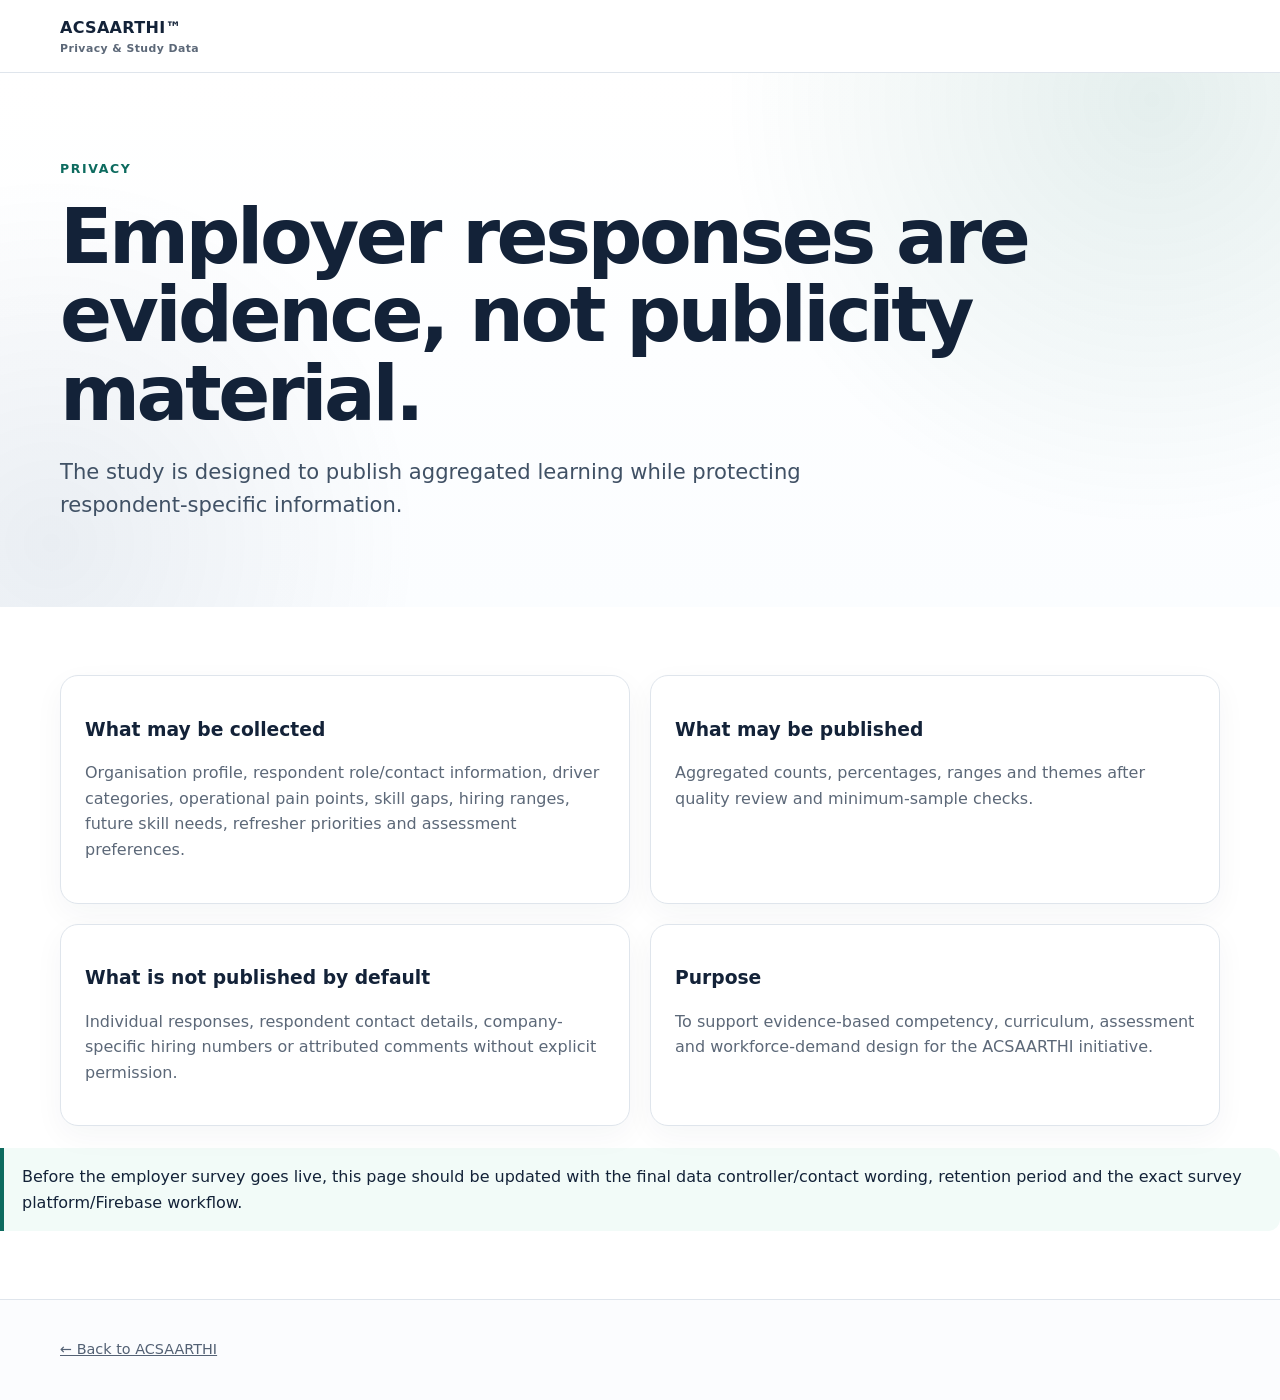
==== privacy.html @ 0176ae98 "Add files via upload" ====
<!doctype html><html lang="en"><head><meta charset="utf-8"><meta name="viewport" content="width=device-width,initial-scale=1"><title>Privacy & Study Data | ACSAARTHI™</title><link rel="canonical" href="https://acsaarthi.com/privacy.html"><link rel="stylesheet" href="styles.css"></head><body><header class="site-header"><div class="container nav"><a class="brand" href="/">ACSAARTHI™<small>Privacy & Study Data</small></a></div></header><main><section class="hero"><div class="container"><div class="eyebrow">Privacy</div><h1>Employer responses are evidence, not publicity material.</h1><p class="lead">The study is designed to publish aggregated learning while protecting respondent-specific information.</p></div></section><section><div class="container grid grid-2"><div class="card"><h3>What may be collected</h3><p>Organisation profile, respondent role/contact information, driver categories, operational pain points, skill gaps, hiring ranges, future skill needs, refresher priorities and assessment preferences.</p></div><div class="card"><h3>What may be published</h3><p>Aggregated counts, percentages, ranges and themes after quality review and minimum-sample checks.</p></div><div class="card"><h3>What is not published by default</h3><p>Individual responses, respondent contact details, company-specific hiring numbers or attributed comments without explicit permission.</p></div><div class="card"><h3>Purpose</h3><p>To support evidence-based competency, curriculum, assessment and workforce-demand design for the ACSAARTHI initiative.</p></div></div><div class="note" style="margin-top:22px">Before the employer survey goes live, this page should be updated with the final data controller/contact wording, retention period and the exact survey platform/Firebase workflow.</div></section></main><footer><div class="container"><a href="/">← Back to ACSAARTHI</a></div></footer></body></html>
---- styles.css ----
:root{--ink:#132238;--muted:#5c6878;--line:#dfe5ec;--soft:#f5f8fb;--accent:#0d6b5f;--accent2:#183a63;--white:#fff;--max:1160px;--radius:18px}*{box-sizing:border-box}html{scroll-behavior:smooth}body{margin:0;font-family:system-ui,-apple-system,BlinkMacSystemFont,"Segoe UI",Roboto,Arial,sans-serif;color:var(--ink);background:#fff;line-height:1.6}a{color:inherit}.container{width:min(92%,var(--max));margin:auto}.site-header{position:sticky;top:0;z-index:20;background:rgba(255,255,255,.96);border-bottom:1px solid var(--line);backdrop-filter:blur(8px)}.nav{display:flex;align-items:center;justify-content:space-between;gap:22px;min-height:72px}.brand{text-decoration:none;font-weight:800;letter-spacing:.02em}.brand small{display:block;color:var(--muted);font-size:.68rem;font-weight:600;letter-spacing:.04em}.nav-links{display:flex;gap:20px;flex-wrap:wrap}.nav-links a{text-decoration:none;font-weight:650;font-size:.93rem;color:#304156}.hero{padding:86px 0 64px;background:radial-gradient(circle at 90% 5%,rgba(13,107,95,.11),transparent 34%),radial-gradient(circle at 4% 88%,rgba(24,58,99,.08),transparent 28%),linear-gradient(180deg,#fff,#fbfdff)}.eyebrow{text-transform:uppercase;letter-spacing:.13em;font-size:.78rem;font-weight:800;color:var(--accent)}h1{font-size:clamp(2.35rem,6vw,5.1rem);line-height:1.02;margin:.25em 0 .28em;letter-spacing:-.045em}h2{font-size:clamp(1.7rem,3vw,2.6rem);line-height:1.15;margin:0 0 .45em}h3{line-height:1.2}.lead{font-size:clamp(1.08rem,2vw,1.32rem);max-width:790px;color:#405165}.actions{display:flex;gap:12px;flex-wrap:wrap;margin-top:26px}.btn{display:inline-flex;align-items:center;justify-content:center;padding:12px 18px;border-radius:12px;text-decoration:none;font-weight:750;border:1px solid var(--accent);background:var(--accent);color:white}.btn.secondary{background:white;color:var(--accent)}.btn.disabled{opacity:.55;pointer-events:none}section{padding:68px 0}.section-soft{background:var(--soft)}.grid{display:grid;gap:20px}.grid-2{grid-template-columns:repeat(2,minmax(0,1fr))}.grid-3{grid-template-columns:repeat(3,minmax(0,1fr))}.grid-4{grid-template-columns:repeat(4,minmax(0,1fr))}.card{border:1px solid var(--line);border-radius:var(--radius);padding:24px;background:white;box-shadow:0 10px 30px rgba(20,40,70,.045)}.card p{color:var(--muted)}.kicker{font-weight:800;color:var(--accent2);font-size:.82rem;text-transform:uppercase;letter-spacing:.09em}.metric{font-size:2rem;font-weight:850;letter-spacing:-.03em}.metric-label{color:var(--muted);font-size:.9rem}.note{border-left:4px solid var(--accent);background:#f2fbf8;padding:16px 18px;border-radius:0 12px 12px 0}.status{display:inline-flex;align-items:center;gap:8px;padding:7px 11px;border-radius:999px;background:#eef7f5;color:#145d54;font-size:.82rem;font-weight:800}.list-clean{padding-left:1.15em}.list-clean li{margin:.45em 0}footer{padding:38px 0;border-top:1px solid var(--line);background:#fbfcfe;color:#536174;font-size:.9rem}.footer-grid{display:grid;grid-template-columns:2fr 1fr;gap:28px}.legal{font-size:.8rem;color:#6a7583}.badge{display:inline-block;border:1px solid var(--line);border-radius:999px;padding:6px 10px;margin:4px 6px 4px 0;font-size:.82rem;background:white}.findings-list{display:grid;gap:12px}.finding-row{padding:14px 0;border-bottom:1px solid var(--line)}.finding-row:last-child{border-bottom:0}@media(max-width:820px){.nav{align-items:flex-start;padding:14px 0}.nav-links{display:none}.grid-2,.grid-3,.grid-4,.footer-grid{grid-template-columns:1fr}.hero{padding-top:62px}}
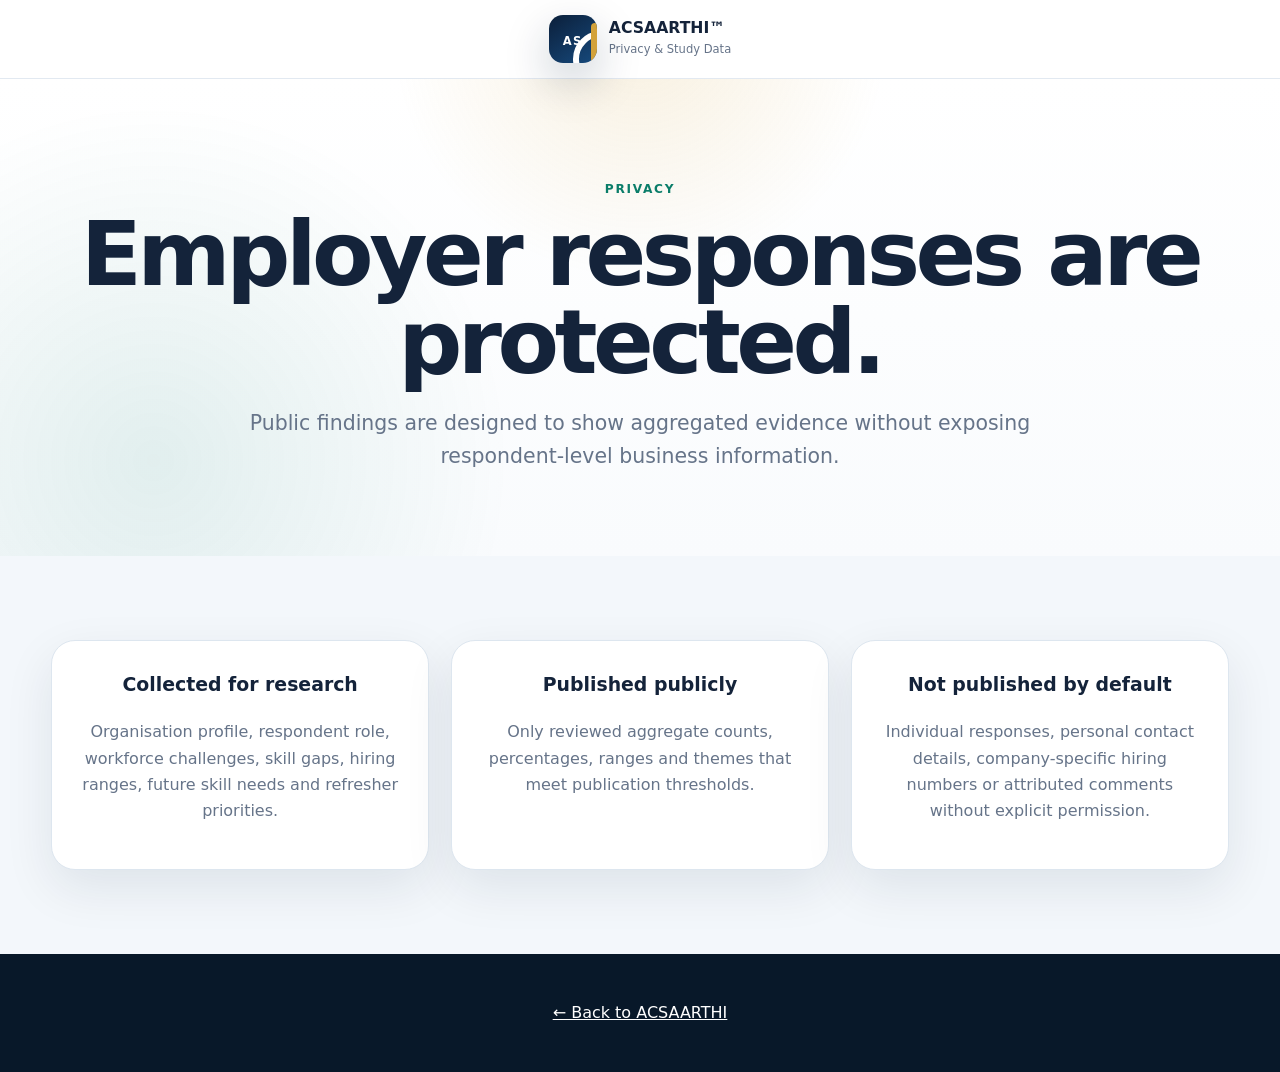
==== commit 393b6b72: "Add files via upload" ====
--- a/privacy.html
+++ b/privacy.html
@@ -1 +1,16 @@
-<!doctype html><html lang="en"><head><meta charset="utf-8"><meta name="viewport" content="width=device-width,initial-scale=1"><title>Privacy & Study Data | ACSAARTHI™</title><link rel="canonical" href="https://acsaarthi.com/privacy.html"><link rel="stylesheet" href="styles.css"></head><body><header class="site-header"><div class="container nav"><a class="brand" href="/">ACSAARTHI™<small>Privacy & Study Data</small></a></div></header><main><section class="hero"><div class="container"><div class="eyebrow">Privacy</div><h1>Employer responses are evidence, not publicity material.</h1><p class="lead">The study is designed to publish aggregated learning while protecting respondent-specific information.</p></div></section><section><div class="container grid grid-2"><div class="card"><h3>What may be collected</h3><p>Organisation profile, respondent role/contact information, driver categories, operational pain points, skill gaps, hiring ranges, future skill needs, refresher priorities and assessment preferences.</p></div><div class="card"><h3>What may be published</h3><p>Aggregated counts, percentages, ranges and themes after quality review and minimum-sample checks.</p></div><div class="card"><h3>What is not published by default</h3><p>Individual responses, respondent contact details, company-specific hiring numbers or attributed comments without explicit permission.</p></div><div class="card"><h3>Purpose</h3><p>To support evidence-based competency, curriculum, assessment and workforce-demand design for the ACSAARTHI initiative.</p></div></div><div class="note" style="margin-top:22px">Before the employer survey goes live, this page should be updated with the final data controller/contact wording, retention period and the exact survey platform/Firebase workflow.</div></section></main><footer><div class="container"><a href="/">← Back to ACSAARTHI</a></div></footer></body></html>+<!doctype html>
+<html lang="en">
+<head><meta charset="utf-8"><meta name="viewport" content="width=device-width,initial-scale=1">
+<title>Privacy & Study Data | ACSAARTHI™</title><link rel="stylesheet" href="styles.css"></head>
+<body>
+<header class="site-header"><div class="container nav"><a class="header-logo" href="/"><div class="wordmark-mark" style="width:48px;height:48px;border-radius:14px;margin:0"><span>AS</span></div><div><strong>ACSAARTHI™</strong><span>Privacy & Study Data</span></div></a></div></header>
+<main>
+<section class="hero center"><div class="container"><div class="eyebrow">Privacy</div><h1>Employer responses are protected.</h1><p class="lead">Public findings are designed to show aggregated evidence without exposing respondent-level business information.</p></div></section>
+<section class="section soft center"><div class="container"><div class="grid grid-3">
+<div class="card"><h3>Collected for research</h3><p>Organisation profile, respondent role, workforce challenges, skill gaps, hiring ranges, future skill needs and refresher priorities.</p></div>
+<div class="card"><h3>Published publicly</h3><p>Only reviewed aggregate counts, percentages, ranges and themes that meet publication thresholds.</p></div>
+<div class="card"><h3>Not published by default</h3><p>Individual responses, personal contact details, company-specific hiring numbers or attributed comments without explicit permission.</p></div>
+</div></div></section>
+</main>
+<footer class="site-footer"><div class="container"><a href="/">← Back to ACSAARTHI</a></div></footer>
+</body></html>
--- a/styles.css
+++ b/styles.css
@@ -1,2 +1,252 @@
 
-:root{--ink:#132238;--muted:#5c6878;--line:#dfe5ec;--soft:#f5f8fb;--accent:#0d6b5f;--accent2:#183a63;--white:#fff;--max:1160px;--radius:18px}*{box-sizing:border-box}html{scroll-behavior:smooth}body{margin:0;font-family:system-ui,-apple-system,BlinkMacSystemFont,"Segoe UI",Roboto,Arial,sans-serif;color:var(--ink);background:#fff;line-height:1.6}a{color:inherit}.container{width:min(92%,var(--max));margin:auto}.site-header{position:sticky;top:0;z-index:20;background:rgba(255,255,255,.96);border-bottom:1px solid var(--line);backdrop-filter:blur(8px)}.nav{display:flex;align-items:center;justify-content:space-between;gap:22px;min-height:72px}.brand{text-decoration:none;font-weight:800;letter-spacing:.02em}.brand small{display:block;color:var(--muted);font-size:.68rem;font-weight:600;letter-spacing:.04em}.nav-links{display:flex;gap:20px;flex-wrap:wrap}.nav-links a{text-decoration:none;font-weight:650;font-size:.93rem;color:#304156}.hero{padding:86px 0 64px;background:radial-gradient(circle at 90% 5%,rgba(13,107,95,.11),transparent 34%),radial-gradient(circle at 4% 88%,rgba(24,58,99,.08),transparent 28%),linear-gradient(180deg,#fff,#fbfdff)}.eyebrow{text-transform:uppercase;letter-spacing:.13em;font-size:.78rem;font-weight:800;color:var(--accent)}h1{font-size:clamp(2.35rem,6vw,5.1rem);line-height:1.02;margin:.25em 0 .28em;letter-spacing:-.045em}h2{font-size:clamp(1.7rem,3vw,2.6rem);line-height:1.15;margin:0 0 .45em}h3{line-height:1.2}.lead{font-size:clamp(1.08rem,2vw,1.32rem);max-width:790px;color:#405165}.actions{display:flex;gap:12px;flex-wrap:wrap;margin-top:26px}.btn{display:inline-flex;align-items:center;justify-content:center;padding:12px 18px;border-radius:12px;text-decoration:none;font-weight:750;border:1px solid var(--accent);background:var(--accent);color:white}.btn.secondary{background:white;color:var(--accent)}.btn.disabled{opacity:.55;pointer-events:none}section{padding:68px 0}.section-soft{background:var(--soft)}.grid{display:grid;gap:20px}.grid-2{grid-template-columns:repeat(2,minmax(0,1fr))}.grid-3{grid-template-columns:repeat(3,minmax(0,1fr))}.grid-4{grid-template-columns:repeat(4,minmax(0,1fr))}.card{border:1px solid var(--line);border-radius:var(--radius);padding:24px;background:white;box-shadow:0 10px 30px rgba(20,40,70,.045)}.card p{color:var(--muted)}.kicker{font-weight:800;color:var(--accent2);font-size:.82rem;text-transform:uppercase;letter-spacing:.09em}.metric{font-size:2rem;font-weight:850;letter-spacing:-.03em}.metric-label{color:var(--muted);font-size:.9rem}.note{border-left:4px solid var(--accent);background:#f2fbf8;padding:16px 18px;border-radius:0 12px 12px 0}.status{display:inline-flex;align-items:center;gap:8px;padding:7px 11px;border-radius:999px;background:#eef7f5;color:#145d54;font-size:.82rem;font-weight:800}.list-clean{padding-left:1.15em}.list-clean li{margin:.45em 0}footer{padding:38px 0;border-top:1px solid var(--line);background:#fbfcfe;color:#536174;font-size:.9rem}.footer-grid{display:grid;grid-template-columns:2fr 1fr;gap:28px}.legal{font-size:.8rem;color:#6a7583}.badge{display:inline-block;border:1px solid var(--line);border-radius:999px;padding:6px 10px;margin:4px 6px 4px 0;font-size:.82rem;background:white}.findings-list{display:grid;gap:12px}.finding-row{padding:14px 0;border-bottom:1px solid var(--line)}.finding-row:last-child{border-bottom:0}@media(max-width:820px){.nav{align-items:flex-start;padding:14px 0}.nav-links{display:none}.grid-2,.grid-3,.grid-4,.footer-grid{grid-template-columns:1fr}.hero{padding-top:62px}}
+:root{
+  --navy:#0b1f3a;
+  --navy2:#13345c;
+  --emerald:#0a7d69;
+  --emerald2:#0f9b83;
+  --gold:#d3a23a;
+  --cream:#fbf8f0;
+  --mist:#f3f7fb;
+  --ink:#14233a;
+  --muted:#667489;
+  --line:#dde6ef;
+  --white:#fff;
+  --shadow:0 18px 50px rgba(11,31,58,.09);
+  --radius:24px;
+  --max:1180px;
+}
+*{box-sizing:border-box}
+html{scroll-behavior:smooth}
+body{
+  margin:0;
+  font-family:Inter,ui-sans-serif,system-ui,-apple-system,"Segoe UI",Roboto,Arial,sans-serif;
+  color:var(--ink);
+  background:#fff;
+  line-height:1.65;
+}
+a{color:inherit}
+img{max-width:100%;display:block}
+.container{width:min(92%,var(--max));margin:auto}
+.center{text-align:center}
+.section{padding:84px 0}
+.section.soft{background:var(--mist)}
+.section.dark{background:linear-gradient(135deg,var(--navy),var(--navy2));color:#fff}
+.eyebrow{
+  display:inline-block;
+  text-transform:uppercase;
+  letter-spacing:.14em;
+  font-size:.76rem;
+  font-weight:900;
+  color:var(--emerald);
+  margin-bottom:12px;
+}
+.dark .eyebrow{color:#8de0d1}
+h1,h2,h3{margin-top:0;color:inherit}
+h1{
+  font-size:clamp(2.6rem,7vw,5.9rem);
+  line-height:.98;
+  letter-spacing:-.05em;
+  margin-bottom:20px;
+}
+h2{
+  font-size:clamp(1.9rem,4vw,3.35rem);
+  line-height:1.1;
+  letter-spacing:-.035em;
+  margin-bottom:18px;
+}
+h3{font-size:1.18rem}
+.lead{
+  font-size:clamp(1.06rem,2vw,1.28rem);
+  color:var(--muted);
+  max-width:820px;
+  margin:0 auto;
+}
+.dark .lead{color:rgba(255,255,255,.78)}
+.site-header{
+  position:sticky;top:0;z-index:30;
+  background:rgba(255,255,255,.94);
+  border-bottom:1px solid rgba(221,230,239,.85);
+  backdrop-filter:blur(12px);
+}
+.nav{
+  min-height:78px;
+  display:flex;
+  align-items:center;
+  justify-content:center;
+  position:relative;
+}
+.header-logo{
+  display:flex;
+  align-items:center;
+  gap:12px;
+  text-decoration:none;
+  text-align:left;
+}
+.header-logo img{width:50px;height:50px;object-fit:contain}
+.header-logo strong{display:block;font-size:.98rem;line-height:1.1}
+.header-logo span{display:block;color:var(--muted);font-size:.72rem;margin-top:3px}
+.nav-links{
+  position:absolute;right:0;
+  display:flex;gap:18px;align-items:center;
+}
+.nav-links a{text-decoration:none;font-weight:750;font-size:.88rem;color:#334962}
+.hero{
+  padding:96px 0 82px;
+  background:
+    radial-gradient(circle at 50% -10%,rgba(211,162,58,.16),transparent 30%),
+    radial-gradient(circle at 12% 80%,rgba(10,125,105,.10),transparent 30%),
+    linear-gradient(180deg,#fff,#f9fbfd);
+}
+.hero-logo{
+  width:min(170px,38vw);
+  margin:0 auto 24px;
+  filter:drop-shadow(0 12px 24px rgba(11,31,58,.10));
+}
+.wordmark{
+  display:inline-flex;flex-direction:column;align-items:center;gap:10px;
+  margin-bottom:22px;
+}
+.wordmark-mark{
+  width:92px;height:92px;border-radius:28px;
+  background:linear-gradient(145deg,var(--navy),#174a7d);
+  box-shadow:0 18px 45px rgba(11,31,58,.22);
+  display:grid;place-items:center;
+  position:relative;overflow:hidden;
+}
+.wordmark-mark::before{
+  content:"";
+  width:44px;height:44px;border:6px solid #fff;border-radius:50%;
+  position:absolute;top:16px;left:24px;
+}
+.wordmark-mark::after{
+  content:"";
+  width:8px;height:46px;background:var(--gold);
+  position:absolute;bottom:-6px;left:42px;border-radius:6px 6px 0 0;
+}
+.wordmark-mark span{
+  position:absolute;bottom:12px;color:#fff;font-weight:900;font-size:.72rem;letter-spacing:.12em
+}
+.wordmark-name{
+  font-size:clamp(1.6rem,4vw,2.4rem);
+  font-weight:950;
+  letter-spacing:.02em;
+}
+.wordmark-sub{font-size:.85rem;color:var(--muted);font-weight:700}
+.actions{display:flex;justify-content:center;gap:12px;flex-wrap:wrap;margin-top:30px}
+.btn{
+  display:inline-flex;align-items:center;justify-content:center;
+  min-height:48px;padding:12px 20px;border-radius:999px;
+  background:var(--emerald);color:#fff;text-decoration:none;font-weight:850;
+  border:1px solid var(--emerald);
+  box-shadow:0 10px 24px rgba(10,125,105,.16);
+}
+.btn.alt{background:#fff;color:var(--emerald);box-shadow:none}
+.btn.gold{background:var(--gold);border-color:var(--gold);color:var(--navy)}
+.grid{display:grid;gap:22px}
+.grid-2{grid-template-columns:repeat(2,minmax(0,1fr))}
+.grid-3{grid-template-columns:repeat(3,minmax(0,1fr))}
+.grid-4{grid-template-columns:repeat(4,minmax(0,1fr))}
+.card{
+  background:#fff;
+  border:1px solid var(--line);
+  border-radius:var(--radius);
+  padding:28px;
+  box-shadow:var(--shadow);
+  text-align:center;
+}
+.card p{color:var(--muted)}
+.card .icon{
+  width:58px;height:58px;border-radius:18px;
+  display:grid;place-items:center;
+  margin:0 auto 16px;
+  background:#eaf6f3;
+  color:var(--emerald);
+  font-weight:950;
+  font-size:1.05rem;
+}
+.dark .card{background:rgba(255,255,255,.08);border-color:rgba(255,255,255,.15);box-shadow:none}
+.dark .card p{color:rgba(255,255,255,.72)}
+.dark .card .icon{background:rgba(255,255,255,.12);color:#fff}
+.metric{
+  font-size:clamp(2.1rem,5vw,3.5rem);
+  font-weight:950;
+  letter-spacing:-.05em;
+  color:var(--navy);
+}
+.metric-label{color:var(--muted);font-weight:700}
+.timeline{
+  max-width:940px;margin:36px auto 0;
+  display:grid;gap:16px;
+}
+.milestone{
+  display:grid;grid-template-columns:150px 1fr;
+  align-items:start;gap:18px;
+  background:#fff;border:1px solid var(--line);border-radius:20px;padding:22px;
+  box-shadow:0 10px 32px rgba(11,31,58,.05);
+  text-align:left;
+}
+.milestone .year{
+  font-weight:950;color:var(--emerald);font-size:1.1rem;text-align:center;
+}
+.milestone h3{margin-bottom:6px}
+.milestone p{margin:0;color:var(--muted)}
+.photo-strip{
+  display:grid;grid-template-columns:repeat(4,1fr);
+  gap:10px;margin-top:34px
+}
+.photo-strip img{
+  width:100%;height:180px;object-fit:cover;border-radius:18px;
+  border:1px solid var(--line)
+}
+.badges{display:flex;justify-content:center;gap:9px;flex-wrap:wrap;margin-top:20px}
+.badge{
+  display:inline-block;padding:8px 12px;border:1px solid var(--line);
+  border-radius:999px;background:#fff;font-size:.82rem;font-weight:800;color:#40536d
+}
+.dark .badge{background:rgba(255,255,255,.08);border-color:rgba(255,255,255,.18);color:#fff}
+.note{
+  max-width:900px;margin:26px auto 0;
+  padding:18px 20px;border-radius:16px;
+  background:#eef9f6;border:1px solid #cce9e2;
+  color:#315d55;text-align:center;
+}
+.site-footer{
+  padding:46px 0;
+  background:#081829;color:#d8e4ef;text-align:center;
+}
+.site-footer a{color:#fff}
+.footer-logo{
+  width:82px;margin:0 auto 14px;filter:brightness(0) invert(1);opacity:.95
+}
+.footer-title{font-weight:900}
+.footer-small{color:#8fa4b8;font-size:.86rem;max-width:820px;margin:10px auto 0}
+.legal-list{
+  max-width:940px;margin:28px auto 0;display:grid;gap:14px
+}
+.legal-row{
+  background:#fff;border:1px solid var(--line);border-radius:18px;padding:20px;text-align:center
+}
+.legal-row strong{display:block;margin-bottom:4px}
+.live-panel{
+  max-width:960px;margin:30px auto 0;
+  background:#fff;border:1px solid var(--line);border-radius:26px;padding:28px;box-shadow:var(--shadow)
+}
+.findings-grid{display:grid;grid-template-columns:repeat(4,1fr);gap:14px}
+.finding-box{border:1px solid var(--line);border-radius:18px;padding:20px;text-align:center;background:#fbfdff}
+.finding-box .num{font-size:2rem;font-weight:950;color:var(--navy)}
+.small{font-size:.86rem;color:var(--muted)}
+@media(max-width:900px){
+  .nav-links{display:none}
+  .grid-3,.grid-4,.findings-grid{grid-template-columns:1fr 1fr}
+  .photo-strip{grid-template-columns:1fr 1fr}
+}
+@media(max-width:640px){
+  .section{padding:66px 0}
+  .hero{padding:72px 0 60px}
+  .header-logo span{display:none}
+  .grid-2,.grid-3,.grid-4,.findings-grid{grid-template-columns:1fr}
+  .milestone{grid-template-columns:1fr;text-align:center}
+  .milestone .year{text-align:center}
+  .photo-strip{grid-template-columns:1fr 1fr}
+  .photo-strip img{height:130px}
+}
